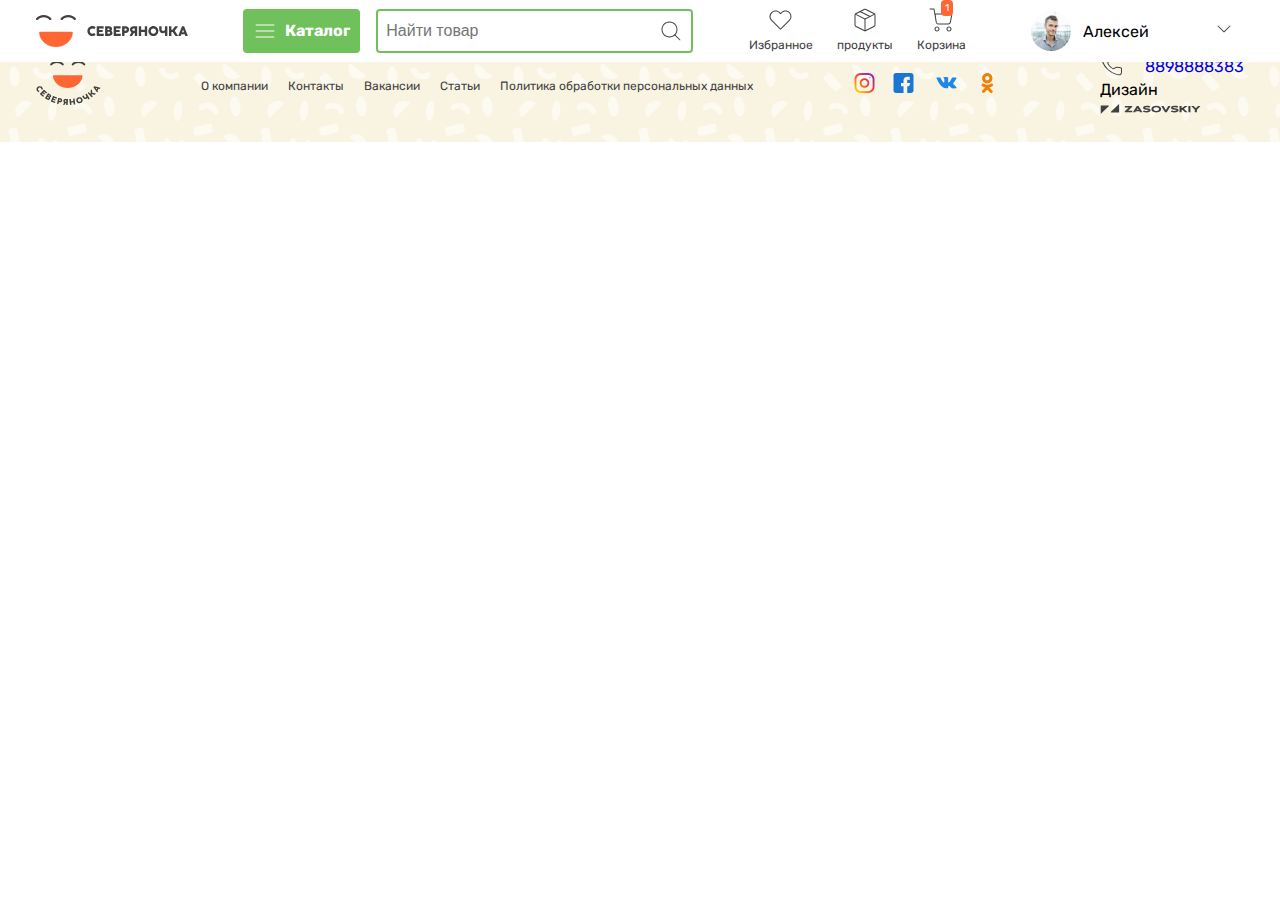
==== pages/product.html @ d24b0868 "oxshamadi" ====
<!DOCTYPE html>
<html lang="en">
<head>
  <meta charset="UTF-8">
  <meta name="viewport" content="width=device-width, initial-scale=1.0">
  <link rel="icon" href="[data-uri]" />
  <title>Товары</title>
  <link rel="stylesheet" href="../sass/main/index.css">
</head>
<body>
  <header>
    <nav id="navbar">
      <div class="container">
        <div class="navbar__content">
          <img class="navbar__content__image" src="../assets/images/index/mainlogo.svg" alt="" />
          <img class="navbar__content__image2" src="../assets/images/index/mainlogosvg.svg" alt="" />
          <div class="navbar__content__search">
            <a class="hidden__part Hidden280" href="#">
              <img src="../assets/images/index/navbarthreelines/feather-icon/menu.svg" alt="" />
              <h6 class="Hidden950">Каталог</h6>
            </a>
            <div class="search">
              <input type="text" placeholder="Найти товар" />
              <img class="inputImage" src="../assets/images/index/NavbarSearch/feather-icon/search.svg" alt="" />
            </div>
          </div>
          <ul class="navbar__content__link">
            <li>
              <a href="#"><img src="../assets/images/index/Frame 211.svg" alt="" />
                <p>Избранное</p>
              </a>
            </li>
            <li>
              <a href="../index.html"><img src="../assets/images/index/navbarBix.svg" alt="" />
                <p>продукты</p>
              </a>
            </li>
            <li>
              <a href="#" class="navbar__content__basket"><span>1</span><img
                  src="../assets/images/index/shopping.basket/feather-icon/shopping-cart.svg" alt="" />
                <p>Корзина</p>
              </a>
            </li>
          </ul>

          <div class="navbar__content__person">
            <img src="../assets/images/index/navbarperson.svg" alt="" />
            <p class="Hidden950">Алексей</p>
          </div>
          <a href="#" class="Hidden950"><img src="../assets/images/index/navbarbelow.svg" alt="" /></a>
        </div>
      </div>
    </nav>
  </header>
  <div class="container">
    <div class="catalog hidden__catalog">
      <ul class="catalog__things">
        <li class="catalog__items">
          <a href="" class="catalog__links">Молоко, сыр, яйцо</a>
        </li>
        <li class="catalog__items">
          <a href="" class="catalog__links">Хлеб</a>
        </li>
        <li class="catalog__items">
          <a href="" class="catalog__links">Фрукты и овощи</a>
        </li>
        <li class="catalog__items">
          <a href="" class="catalog__links">Замороженные продукты</a>
        </li>
      </ul>
      <ul class="catalog__things">
        <li class="catalog__items">
          <a href="" class="catalog__links">Напитки</a>
        </li>
        <li class="catalog__items">
          <a href="" class="catalog__links">Кондитерские изделия</a>
        </li>
        <li class="catalog__items">
          <a href="" class="catalog__links">Чай, кофе</a>
        </li>
      </ul>
      <ul class="catalog__things">
        <li class="catalog__items">
          <a href="" class="catalog__links">Бакалея</a>
        </li>
        <li class="catalog__items">
          <a href="" class="catalog__links">Здоровое питание</a>
        </li>
        <li class="catalog__items">
          <a href="" class="catalog__links">Зоотовары</a>
        </li>
      </ul>
      <ul class="catalog__things">
        <li class="catalog__items">
          <a href="" class="catalog__links">Мясо, птица, колбаса</a>
        </li>
        <li class="catalog__items">
          <a href="" class="catalog__links">Детское питание</a>
        </li>
        <li class="catalog__items">
          <a href="" class="catalog__links">Непродовольственные товары</a>
        </li>
      </ul>
    </div>
  </div>
  <main class="product-main">
    <div class="ssilkalar">
      <a href="../index.html">Главная <img src="../assets/images/products/chevron-right.png" alt="chevron-right"></a>
      <a href="../index.html">Каталог <img src="../assets/images/products/chevron-right.png" alt="chevron-right"></a>
      <a href="./product.html">Молоко, сыр, яйцо </a>
    </div>
  </main>
  <footer class="allproducts-footer">
    <div class="container">
      <div class="footer">
        <div class="footer__all">
          <a href="#" class="footer__link__items"><img src="../assets/images/index/mainlogosvg.svg" alt="" /></a>
          <ul class="footer__links">
            <li><a href="#" class="footer__link__items">О компании</a></li>
            <li><a href="#" class="footer__link__items">Контакты</a></li>
            <li><a href="#" class="footer__link__items">Вакансии</a></li>
            <li><a href="#" class="footer__link__items">Статьи</a></li>
            <li>
              <a href="#" class="footer__link__items">Политика обработки персональных данных</a>
            </li>
          </ul>
          <ul class="footer__socials">
            <li>
              <a href="#" class="footer__social__network"><img src="../assets/images/index/insta/social/instagram.svg"
                  alt="" /></a>
            </li>
            <li>
              <a href="#" class="footer__social__network"><img src="../assets/images/index/face/social/Group 465.svg"
                  alt="" /></a>
            </li>
            <li>
              <a href="#" class="footer__social__network"><img src="../assets/images/index/wiki/social/vkontakte.svg"
                  alt="" /></a>
            </li>
            <li>
              <a href="#" class="footer__social__network"><img src="../assets/images/index/odnok/social/ok.svg"
                  alt="" /></a>
            </li>
          </ul>
          <div class="footer__socials__next">
            <div class="parts">
              <li>
                <a href="#"><img src="../assets/images/index/phonefooter/feather-icon/phone.svg" alt="" /></a>
              </li>
              <li><a href="#">8898888383</a></li>
            </div>
            <p>Дизайн</p>
            <img src="../assets/images/index/zakovskiy.svg" alt="" />
          </div>
          <ul class="footer__links2">
            <li><a href="#" class="footer__link__items">О компании</a></li>
            <li><a href="#" class="footer__link__items">Контакты</a></li>
            <li><a href="#" class="footer__link__items">Вакансии</a></li>
            <li><a href="#" class="footer__link__items">Статьи</a></li>
            <li>
              <a href="#" class="footer__link__items">Политика обработки персональных данных</a>
            </li>
          </ul>
        </div>
        <div class="footer__special">
          <ul class="footer__content__link">
            <li>
              <a class="footer__link__bottom" href="#"><img src="../assets/images/index/blackthree.svg" alt="" />
                <h6>Каталог</h6>
              </a>
            </li>
            <li>
              <a href="#"><img src="../assets/images/index/Frame 211.svg" alt="" />
                <p>Избранное</p>
              </a>
            </li>
            <li>
              <a href="#"><img src="../assets/images/index/navbarBix.svg" alt="" />
                <p>продукты</p>
              </a>
            </li>
            <li>
              <a href="#" class="footer__content__basket"><span>1</span><img
                  src="../assets/images/index/shopping.basket/feather-icon/shopping-cart.svg" alt="" />
                <p>Корзина</p>
              </a>
            </li>
          </ul>
          <div class="footer__content__person">
            <img src="../assets/images/index/navbarperson.svg" alt="" />
          </div>
        </div>
      </div>
    </div>
  </footer>
  <script src="../js/main.js"></script>
  <script src="../js/product-data.js"></script>
  <script src="../js/home.js"></script>
</body>
</html>
---- sass/main/index.css ----
@import url("https://fonts.googleapis.com/css2?family=Rubik&display=swap");
*,
*::after,
*::before {
  margin: 0;
  padding: 0;
  box-sizing: border-box;
  list-style-type: none;
  text-decoration: none;
}

.container {
  max-width: 1248px;
  width: 100%;
  margin-left: auto;
  margin-right: auto;
  padding-left: 20px;
  padding-right: 20px;
}

body {
  scroll-behavior: smooth;
}

* {
  margin: 0;
  padding: 0;
}

body {
  font-family: Rubik;
}

ul, a {
  list-style-type: none;
}

a {
  text-decoration: none;
}

button {
  background: transparent;
  border: none;
  cursor: pointer;
}

footer {
  background-image: url("../../assets/images/index/footerbg.png");
  background-color: #f9f4e2;
}

.footer {
  padding: 24px 0;
  justify-content: space-between;
}
.footer__all {
  display: flex;
  justify-content: space-between;
  gap: 20px;
  align-items: center;
  padding-bottom: 49px;
}
@media (min-width: 680px) {
  .footer__all {
    padding-bottom: 0;
  }
}
@media (max-width: 700px) {
  .footer__all {
    display: flex;
    flex-wrap: wrap;
    align-items: center;
    justify-items: center;
    align-self: center;
  }
}
.footer__links {
  display: flex;
  gap: 20px;
  flex-wrap: wrap;
}
@media (max-width: 700px) {
  .footer__links {
    display: none;
  }
}
.footer__links a {
  color: #414141;
  font-size: 12px;
  line-height: 150%;
}
.footer__links2 {
  display: none;
}
@media (max-width: 700px) {
  .footer__links2 {
    display: flex;
    gap: 16px;
    flex-wrap: wrap;
  }
}
.footer__links2 a {
  color: #414141;
  font-size: 12px;
  line-height: 150%;
}
.footer__socials {
  display: grid;
  gap: 40px;
  align-items: center;
  grid-template-columns: repeat(4, 1fr);
  gap: 16px;
}
@media (max-width: 1120px) {
  .footer__socials {
    display: grid;
    gap: 10px;
    align-items: center;
    grid-template-columns: repeat(2, auto);
  }
}
.footer__last {
  display: flex;
  gap: 8px;
  justify-content: flex-end;
}
.footer__last p {
  color: #414141;
  font-size: 12px;
  line-height: 150%;
}
.footer__special {
  display: none;
  align-items: center;
  justify-content: space-between;
}
@media (max-width: 680px) {
  .footer__special {
    display: flex;
    position: fixed;
    width: 100%;
    gap: 10px;
    bottom: 0;
    padding: 10px;
    right: 0;
    background-color: #fff;
  }
}
.footer__special__image {
  padding: 10px;
  align-items: center;
  background-color: #70c05b;
  border-radius: 4px;
}
.footer__special__image a {
  color: #fff;
  text-align: center;
  font-size: 34px;
  line-height: 150%;
}
.footer .footer__link__items img {
  max-width: 90px;
  width: 100%;
}
.footer__content__link {
  text-align: center;
  max-width: 400px;
  padding: 0 10px;
  width: 100%;
  display: flex;
  justify-content: space-between;
}
.footer__content__link h6,
.footer__content__link p {
  color: #414141;
  text-align: center;
  font-size: 8px;
  line-height: 150%;
}
.footer__content li a {
  text-align: center;
}
.footer__content__basket {
  position: relative;
}
.footer__content__basket span {
  position: absolute;
  top: -17px;
  right: 0px;
  font-size: 10px;
  color: #fff;
  background-color: #ff6633;
  padding: 2px 4px;
  border-radius: 4px;
}
.footer__content__person {
  display: flex;
  align-items: center;
  gap: 12px;
}

.parts {
  display: flex;
  gap: 20px;
  align-items: center;
}

.navbar__content,
.navbar__content__link,
.navbar__content__search,
.navbar__content__person,
.search {
  display: flex;
  align-items: center;
  text-align: center;
  justify-content: space-between;
}

nav {
  background-color: #fff;
  position: fixed;
  width: 100%;
  z-index: 1;
}

.search {
  max-width: 344px;
  width: 100%;
  justify-content: space-between;
  border: 2px solid #70c05b;
  padding: 8px;
  border-radius: 4px;
}

.navbar__content {
  justify-content: space-between;
  padding: 8px 0px;
  align-items: center;
  gap: 20px;
}
.navbar__content__link {
  display: none;
  gap: 24px;
}
@media (min-width: 680px) {
  .navbar__content__link {
    display: flex;
  }
}
.navbar__content__person {
  gap: 12px;
  padding-left: 10px;
  display: none;
}
@media (min-width: 680px) {
  .navbar__content__person {
    display: flex;
  }
}
.navbar__content__basket {
  position: relative;
}
.navbar__content__basket span {
  position: absolute;
  top: -17px;
  right: 13px;
  font-size: 10px;
  color: #fff;
  background-color: #ff6633;
  padding: 2px 4px;
  border-radius: 4px;
}
.navbar__content__search {
  max-width: 345px;
  width: 100%;
}
@media (min-width: 950px) {
  .navbar__content__search {
    max-width: 450px;
    width: 100%;
  }
}
.navbar__content__search a {
  padding: 10px;
  margin-right: 16px;
  border-radius: 4px;
  display: flex;
  gap: 8px;
  align-items: center;
  background-color: #70c05b;
  display: none;
}
@media (min-width: 680px) {
  .navbar__content__search a {
    display: flex;
  }
}
.navbar__content__search h6 {
  color: #fff;
  font-size: 16px;
  line-height: 150%;
}

input {
  max-width: 345px;
  width: 100%;
  outline: none;
  border: none;
  font-size: 16px;
}

ul li p {
  font-size: 12px;
  font-style: normal;
  line-height: 150%;
  color: #414141;
}

.navbar__content__image {
  display: none;
}
@media (min-width: 1070px) {
  .navbar__content__image {
    display: block;
  }
}
.navbar__content__image2 {
  display: block;
}
@media (min-width: 1070px) {
  .navbar__content__image2 {
    display: none;
  }
}
.navbar__content .Hidden950 {
  display: none;
}
@media (min-width: 950px) {
  .navbar__content .Hidden950 {
    display: block;
  }
}

.hidden__catalog {
  display: none;
  transition: 1s;
}

.show-catalog {
  transition: 1s;
  display: grid;
  gap: 20px;
  align-items: start;
  grid-template-columns: repeat(4, auto);
  padding: 80px 0 16px;
  justify-content: space-between;
}
@media (max-width: 900px) {
  .show-catalog {
    display: grid;
    gap: 20px;
    align-items: start;
    grid-template-columns: repeat(2, auto);
  }
}
@media (max-width: 450px) {
  .show-catalog {
    display: grid;
    gap: 10px;
    align-items: star;
    grid-template-columns: repeat(2, auto);
  }
}
@media (max-width: 340px) {
  .show-catalog {
    display: grid;
    gap: 10px;
    align-items: start;
    grid-template-columns: repeat(1, auto);
  }
}
.show-catalog .catalog__items {
  margin-bottom: 24px;
}
@media (max-width: 380px) {
  .show-catalog .catalog__items {
    margin-bottom: 5px;
  }
}
.show-catalog .catalog__links {
  color: #414141;
  font-size: 16px;
  font-weight: 700;
  line-height: 150%;
}
@media (max-width: 500px) {
  .show-catalog .catalog__links {
    font-size: 12px;
  }
}
.show-catalog .catalog__links:hover {
  color: red;
  transition: 0.5s;
}

#home {
  padding-top: 55px;
  background-image: url("../../assets/images/index/homebackground.png");
}

.home__content {
  display: flex;
  align-items: center;
  gap: 18px;
}
@media (max-width: 650px) {
  .home__content {
    display: block;
    text-align: center;
  }
}
.home__content img {
  max-width: 30%;
  width: 100%;
}
@media (max-width: 650px) {
  .home__content img {
    max-width: 50%;
    width: 100%;
    margin-bottom: 10px;
  }
}
.home__content h1 {
  color: #414141;
  text-align: center;
  font-size: 48px;
  font-weight: 700;
  line-height: 150%;
}
@media (max-width: 1130px) {
  .home__content h1 {
    font-size: 32px;
  }
}
@media (max-width: 895px) {
  .home__content h1 {
    font-size: 25px;
  }
}
@media (max-width: 430px) {
  .home__content h1 {
    font-size: 20px;
  }
}

#discount {
  padding: 80px 0 120px;
  background-color: #fbf8ec;
}

.discount__item__top {
  margin-bottom: 40px;
  display: flex;
  justify-content: space-between;
}
.discount h1 {
  color: #414141;
  font-size: 36px;
  font-weight: 700;
  line-height: 150%;
}
@media (max-width: 550px) {
  .discount h1 {
    font-size: 25px;
  }
}
@media (max-width: 280px) {
  .discount h1 {
    font-size: 18px;
  }
}
.discount a {
  display: flex;
  align-items: center;
  gap: 8px;
}
.discount a p {
  color: #606060;
  font-size: 16px;
  line-height: 150%;
}
@media (max-width: 550px) {
  .discount a p {
    font-size: 12px;
  }
}
@media (max-width: 280px) {
  .discount a p {
    font-size: 8px;
  }
}
.discount__item__card {
  max-height: 500px;
  height: 100%;
  position: relative;
  background-color: #fff;
  border-radius: 4px;
  box-shadow: 1px 2px 4px 0px rgba(0, 0, 0, 0.1);
}
.discount__item__card h6 {
  position: absolute;
  top: 118px;
  left: 8px;
  padding: 4px 8px;
  background-color: #ff6633;
  border-radius: 4px;
  color: #fff;
  font-size: 16px;
  font-weight: 400;
  line-height: 150%;
}
.discount__item__heart {
  position: absolute;
  top: 8px;
  right: 8px;
  padding: 4px;
  background-color: #f9f8f8;
  border-radius: 4px;
}
.discount__item__image {
  max-width: 500px;
  width: 100%;
  margin-left: auto;
  margin-right: auto;
}
.discount__item__main {
  display: grid;
  gap: 40px;
  align-items: center;
  grid-template-columns: repeat(4, 1fr);
}
@media (max-width: 1100px) {
  .discount__item__main {
    display: grid;
    gap: 20px;
    align-items: center;
    grid-template-columns: repeat(3, 1fr);
  }
}
@media (max-width: 710px) {
  .discount__item__main {
    display: grid;
    gap: 20px;
    align-items: center;
    grid-template-columns: repeat(2, 1fr);
  }
}
@media (max-width: 484px) {
  .discount__item__main {
    display: grid;
    gap: 40px;
    align-items: center;
    grid-template-columns: repeat(1, auto);
  }
}
.discount__details {
  padding: 8px;
}
.discount__details img {
  padding: 8px 0;
}
.discount__details h4 {
  color: #414141;
  font-size: 16px;
  line-height: 150%;
  font-weight: 400;
}
@media (max-width: 1090px) {
  .discount__details h4 {
    font-size: 12px;
  }
}
.discount__details a {
  color: #70c05b;
  font-size: 16px;
  line-height: 150%;
  text-align: center;
  justify-content: center;
  border-radius: 4px;
  padding: 8px;
  border: 1px solid #70c05b;
}
.discount__details a:hover {
  background-color: #ff6633;
  transition: 0.5s;
  color: #fff;
  border: none;
}
.discount__payment {
  display: flex;
  justify-content: space-between;
  align-items: center;
  padding: 8px 0;
}
.discount__payment h2,
.discount__payment h3,
.discount__payment p {
  color: #414141;
  font-size: 18px;
  font-weight: 700;
  line-height: 150%;
}
.discount__payment p {
  color: #bfbfbf;
  font-size: 12px;
  font-weight: 400;
}
.discount__payment h3 {
  color: #606060;
  font-size: 16px;
  font-weight: 400;
}
.discount__value {
  margin-bottom: 18px;
}

.special120distance {
  margin-top: 120px;
}

h4 {
  max-width: 252px;
  display: -webkit-box;
  -webkit-box-orient: vertical;
  -webkit-line-clamp: 2;
  overflow: hidden;
}

.starimage {
  max-width: 200px;
  height: 30px;
}

#app {
  background-color: #fbf8ec;
  padding-bottom: 120px;
}

.app h1 {
  color: #414141;
  font-size: 36px;
  font-weight: 700;
  line-height: 150%;
  padding-bottom: 40px;
}
@media (max-width: 550px) {
  .app h1 {
    font-size: 25px;
  }
}
@media (max-width: 280px) {
  .app h1 {
    font-size: 18px;
  }
}
.app__main {
  display: grid;
  gap: 40px;
  align-items: center;
  grid-template-columns: repeat(2, 1fr);
}
@media (max-width: 660px) {
  .app__main {
    display: grid;
    gap: 40px;
    align-items: center;
    grid-template-columns: repeat(1, auto);
  }
}
.app__main__strangePic {
  max-width: 248px !important;
  width: 100% !important;
}
.app__main__card {
  max-height: 200px;
  height: 100%;
  padding: 8px 35px;
  align-items: center;
  background-color: #fbd3b9;
  display: flex;
  gap: 21px;
  border-radius: 7px;
  overflow: hidden;
  box-shadow: 0px 8px 16px 0px rgba(202, 147, 96, 0.5);
}
.app__main__card img {
  max-width: 200px;
  width: 100%;
}
.app h2, .app p {
  color: #414141;
  font-size: 24px;
  font-weight: 700;
  line-height: 150%;
  max-width: 258px;
  width: 100%;
}
.app h2 {
  padding-top: 22px;
}
@media (max-width: 900px) {
  .app h2 {
    font-size: 18px;
  }
}
@media (max-width: 500px) {
  .app h2 {
    font-size: 14px;
  }
}
.app p {
  font-size: 16px;
  font-weight: 400;
  line-height: 150%;
  padding-bottom: 36px;
}
@media (max-width: 900px) {
  .app p {
    font-size: 12px;
  }
}
.app__second__part {
  background-color: #e5ffde;
}

.description {
  font-size: 20px;
  margin: 5px 0;
  color: red;
}

#location {
  background-color: #fbf8ec;
  padding-bottom: 120px;
}
#location h1 {
  color: #414141;
  font-size: 36px;
  font-weight: 700;
  line-height: 150%;
  padding-bottom: 40px;
}
@media (max-width: 550px) {
  #location h1 {
    font-size: 25px;
  }
}
@media (max-width: 280px) {
  #location h1 {
    font-size: 18px;
  }
}

.location__main__items {
  display: flex;
  gap: 24px;
  margin-bottom: 24px;
  flex-wrap: wrap;
}
@media (max-width: 430px) {
  .location__main__items {
    gap: 10px;
  }
}
.location__main__items p {
  color: #606060;
  font-size: 12px;
  line-height: 150%;
  padding: 8px;
  background-color: #f3f2f1;
  border-radius: 4px;
}
.location__main__items p:hover {
  background-color: #70c05b;
  color: #fff;
}

iframe {
  max-width: 100vw;
  width: 100%;
  height: 57.1428571429vh;
  border-radius: 20px;
}

#last {
  background-color: #fbf8ec;
  padding-bottom: 120px;
}
#last h1 {
  color: #414141;
  font-size: 36px;
  font-weight: 700;
  line-height: 150%;
}
@media (max-width: 550px) {
  #last h1 {
    font-size: 25px;
  }
}
@media (max-width: 280px) {
  #last h1 {
    font-size: 18px;
  }
}

.last__item__top {
  margin-bottom: 40px;
  display: flex;
  align-items: center;
  justify-content: space-between;
}
.last__item__top a {
  display: flex;
  align-items: center;
  gap: 8px;
}
.last__item__top a p {
  color: #606060;
  font-size: 16px;
  line-height: 150%;
}
@media (max-width: 550px) {
  .last__item__top a p {
    font-size: 12px;
  }
}
@media (max-width: 280px) {
  .last__item__top a p {
    font-size: 8px;
  }
}
.last__main {
  display: grid;
  gap: 24px;
  align-items: center;
  grid-template-columns: repeat(3, auto);
  gap: 40px;
  flex-wrap: wrap;
  justify-content: center;
}
@media (max-width: 1000px) {
  .last__main {
    display: grid;
    gap: 15px;
    align-items: center;
    grid-template-columns: repeat(3, auto);
  }
}
@media (max-width: 900px) {
  .last__main {
    display: grid;
    gap: 35px;
    align-items: center;
    grid-template-columns: repeat(2, auto);
  }
}
@media (max-width: 700px) {
  .last__main {
    display: grid;
    gap: 15px;
    align-items: center;
    grid-template-columns: repeat(2, auto);
  }
}
@media (max-width: 530px) {
  .last__main {
    display: grid;
    gap: 35px;
    align-items: center;
    grid-template-columns: repeat(1, auto);
  }
}
.last__main__card {
  box-shadow: 1px 2px 4px 0px rgba(0, 0, 0, 0.1);
  background-color: #fff;
  border-radius: 4px;
  max-height: 600px;
  height: 100%;
  position: relative;
}
.last__main__card h6, .last__main__card p, .last__main__card h3 {
  color: #8f8f8f;
  font-size: 12px;
  font-weight: 400;
  line-height: 150%;
}
.last__main__card h3 {
  color: #414141;
  font-size: 18px;
  font-weight: 700;
  margin: 10px 0;
}
.last__main__card p {
  color: #414141;
  font-size: 16px;
  margin-bottom: 10px;
  padding-bottom: 20px;
}
.last__main__card a {
  position: absolute;
  bottom: 10px;
  left: 10px;
  color: #70c05b;
  font-size: 16px;
  padding: 8px;
  background-color: #E5FFDE;
  border-radius: 4px;
}
.last__main__card a:hover {
  background-color: #70c05b;
  color: #fff;
  transition: 0, 5s;
}
.last__main__card img {
  max-width: 376px;
  width: 100%;
  border-radius: 4px;
}
.last__main__content {
  padding: 10px;
  margin-bottom: 8px;
  max-width: 376px;
}

* {
  margin: 0;
  padding: 0;
  box-sizing: border-box;
}

.autorization {
  position: fixed;
  top: 0;
  left: 0;
  width: 100%;
  height: 100vh;
  background-color: rgba(252, 213, 186, 0.8);
  display: none !important;
  align-items: center;
  justify-content: center;
  animation: modalScale 0.3s linear alternate;
}
.autorization-content {
  width: 40%;
  padding: 20px;
  border-radius: 10px;
  box-shadow: 3px 3px 10px 5px rgba(0, 0, 0, 0.5);
  background: #fff;
}
.autorization-content h2 {
  padding-top: 32px;
  text-align: center;
  font-family: Rubik;
  font-size: 24px;
  font-weight: 700;
  line-height: 36px;
  letter-spacing: 0em;
  text-align: center;
}

.autorization.open {
  position: fixed;
  top: 0;
  left: 0;
  width: 100%;
  height: 100vh;
  background-color: rgba(252, 213, 186, 0.8);
  display: flex;
  align-items: center;
  justify-content: center;
  animation: modalScale 0.3s linear alternate;
}

@keyframes modalScale {
  from {
    transform: scale(0);
  }
  to {
    transform: scale(1);
  }
}/*# sourceMappingURL=index.css.map */
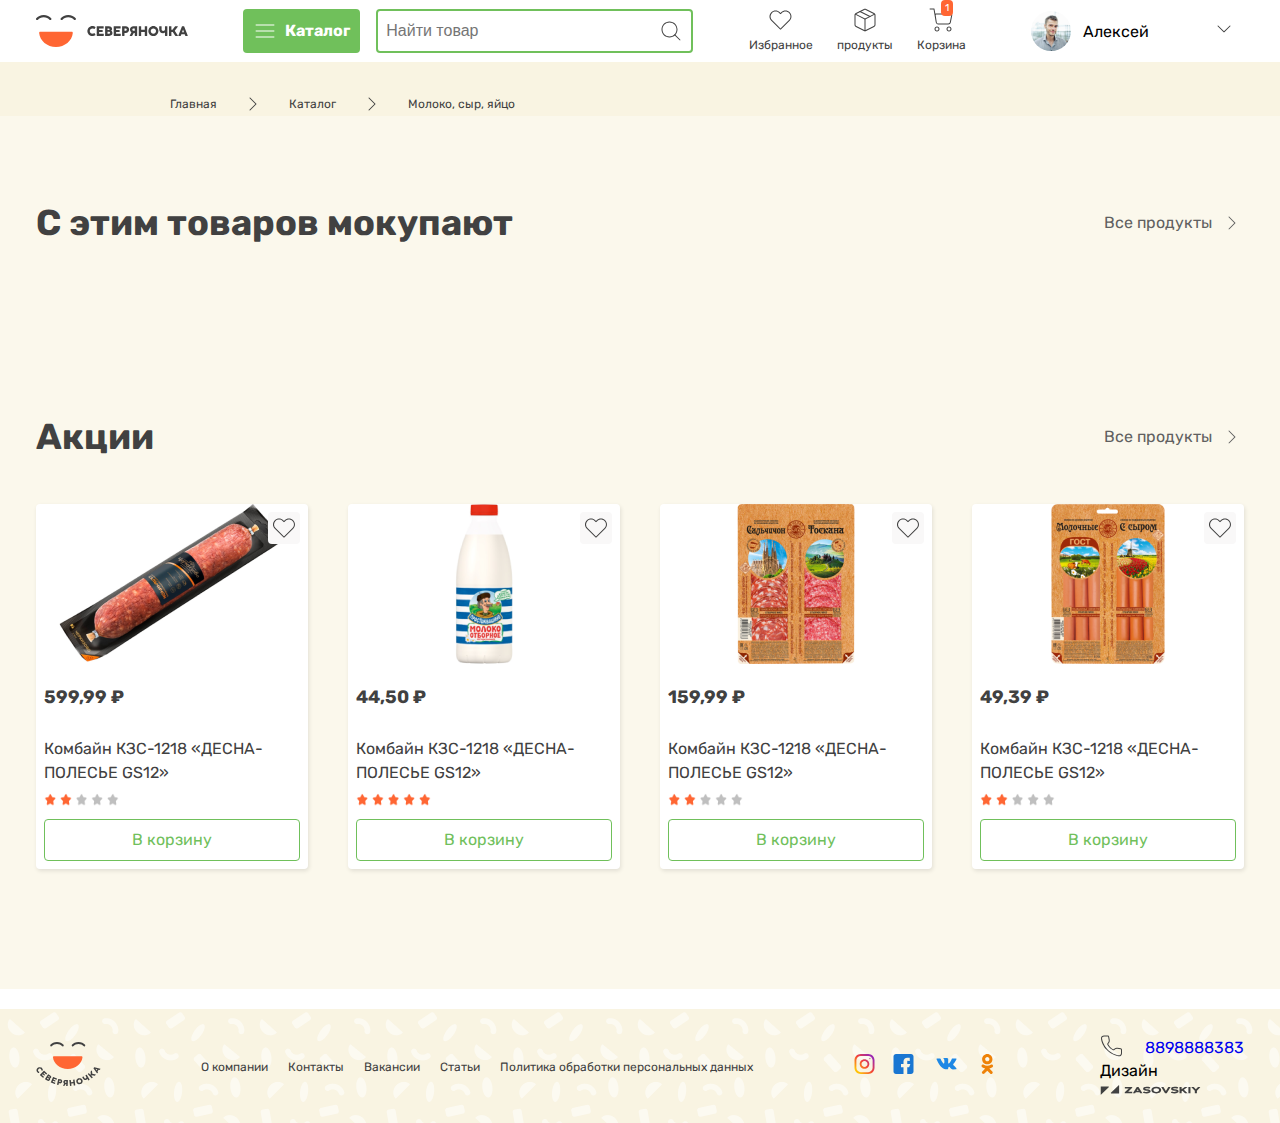
==== commit 28c648b2: "taslim boldim baribir oxshamadi" ====
--- a/pages/product.html
+++ b/pages/product.html
@@ -31,7 +31,7 @@
               </a>
             </li>
             <li>
-              <a href="../index.html"><img src="../assets/images/index/navbarBix.svg" alt="" />
+              <a href="./products.html"><img src="../assets/images/index/navbarBix.svg" alt="" />
                 <p>продукты</p>
               </a>
             </li>
@@ -109,6 +109,91 @@
       <a href="../index.html">Каталог <img src="../assets/images/products/chevron-right.png" alt="chevron-right"></a>
       <a href="./product.html">Молоко, сыр, яйцо </a>
     </div>
+    <section id="discount">
+      <div class="container discount">
+        <div class="discount__items">
+          <div class="discount__item__top">
+            <h1>С этим товаров мокупают</h1>
+            <a href="./products.html">
+              <p>Все продукты</p>
+              <img src="../assets/images/index/homerightarray/feather-icon/chevron-right.svg" alt="" />
+            </a>
+          </div>
+          <div class="discount__item__main"></div>
+        </div>
+        <div class="discount__items special120distance">
+          <div class="discount__item__top">
+            <h1>Акции</h1>
+            <a href="./products.html">
+              <p>Все продукты</p>
+              <img src="../assets/images/index/homerightarray/feather-icon/chevron-right.svg" alt="" />
+            </a>
+          </div>
+          <div class="discount__item__main">
+            <div class="discount__item__card">
+              <img class="discount__item__image" src="../assets/images/index/home8.png" alt="image" />
+              <img class="discount__item__heart" src="../assets/images/index/homeheart/feather-icon/heart.svg"
+                alt="image" />
+              <div class="discount__details">
+                <div class="discount__payment">
+                  <div class="discount__payment__right">
+                    <h2 class="discount__value">599,99 ₽</h2>
+                  </div>
+                </div>
+                <h4>Комбайн КЗС-1218 «ДЕСНА-ПОЛЕСЬЕ GS12»</h4>
+                <img class="starimage" src="../assets/images/index/2star.png" alt="star image" />
+                <a href="#">В корзину</a>
+              </div>
+            </div>
+            <div class="discount__item__card">
+              <img class="discount__item__image" src="../assets/images/index/home4.png" alt="image" />
+              <img class="discount__item__heart" src="../assets/images/index/homeheart/feather-icon/heart.svg"
+                alt="image" />
+              <div class="discount__details">
+                <div class="discount__payment">
+                  <div class="discount__payment__right">
+                    <h2 class="discount__value">44,50 ₽</h2>
+                  </div>
+                </div>
+                <h4>Комбайн КЗС-1218 «ДЕСНА-ПОЛЕСЬЕ GS12»</h4>
+                <img class="starimage" src="../assets/images/index/5star.png" alt="star image" />
+                <a href="#">В корзину</a>
+              </div>
+            </div>
+            <div class="discount__item__card">
+              <img class="discount__item__image" src="../assets/images/index/home2.png" alt="image" />
+              <img class="discount__item__heart" src="../assets/images/index/homeheart/feather-icon/heart.svg"
+                alt="image" />
+              <div class="discount__details">
+                <div class="discount__payment">
+                  <div class="discount__payment__right">
+                    <h2 class="discount__value">159,99 ₽</h2>
+                  </div>
+                </div>
+                <h4>Комбайн КЗС-1218 «ДЕСНА-ПОЛЕСЬЕ GS12»</h4>
+                <img class="starimage" src="../assets/images/index/2star.png" alt="star image" />
+                <a href="#">В корзину</a>
+              </div>
+            </div>
+            <div class="discount__item__card">
+              <img class="discount__item__image" src="../assets/images/index/home3.png" alt="image" />
+              <img class="discount__item__heart" src="../assets/images/index/homeheart/feather-icon/heart.svg"
+                alt="image" />
+              <div class="discount__details">
+                <div class="discount__payment">
+                  <div class="discount__payment__right">
+                    <h2 class="discount__value">49,39 ₽</h2>
+                  </div>
+                </div>
+                <h4>Комбайн КЗС-1218 «ДЕСНА-ПОЛЕСЬЕ GS12»</h4>
+                <img class="starimage" src="../assets/images/index/2star.png" alt="star image" />
+                <a href="#">В корзину</a>
+              </div>
+            </div>
+          </div>
+        </div>
+      </div>
+    </section>
   </main>
   <footer class="allproducts-footer">
     <div class="container">
--- a/sass/main/index.css
+++ b/sass/main/index.css
@@ -1,3 +1,4 @@
+@import url("https://fonts.googleapis.com/css2?family=Rubik&display=swap");
 @import url("https://fonts.googleapis.com/css2?family=Rubik&display=swap");
 *,
 *::after,
@@ -404,6 +405,708 @@
   transition: 0.5s;
 }
 
+*,
+*::after,
+*::before {
+  margin: 0;
+  padding: 0;
+  box-sizing: border-box;
+  list-style-type: none;
+  text-decoration: none;
+}
+
+.container {
+  max-width: 1248px;
+  width: 100%;
+  margin-left: auto;
+  margin-right: auto;
+  padding-left: 20px;
+  padding-right: 20px;
+}
+
+body {
+  scroll-behavior: smooth;
+}
+
+* {
+  margin: 0;
+  padding: 0;
+}
+
+body {
+  font-family: Rubik;
+}
+
+ul, a {
+  list-style-type: none;
+}
+
+a {
+  text-decoration: none;
+}
+
+button {
+  background: transparent;
+  border: none;
+  cursor: pointer;
+}
+
+footer {
+  background-image: url("../../assets/images/index/footerbg.png");
+  background-color: #f9f4e2;
+}
+
+.footer {
+  padding: 24px 0;
+  justify-content: space-between;
+}
+
+.footer__all {
+  display: flex;
+  justify-content: space-between;
+  gap: 20px;
+  align-items: center;
+  padding-bottom: 49px;
+}
+
+@media (min-width: 680px) {
+  .footer__all {
+    padding-bottom: 0;
+  }
+}
+@media (max-width: 700px) {
+  .footer__all {
+    display: flex;
+    flex-wrap: wrap;
+    align-items: center;
+    justify-items: center;
+    align-self: center;
+  }
+}
+.footer__links {
+  display: flex;
+  gap: 20px;
+  flex-wrap: wrap;
+}
+
+@media (max-width: 700px) {
+  .footer__links {
+    display: none;
+  }
+}
+.footer__links a {
+  color: #414141;
+  font-size: 12px;
+  line-height: 150%;
+}
+
+.footer__links2 {
+  display: none;
+}
+
+@media (max-width: 700px) {
+  .footer__links2 {
+    display: flex;
+    gap: 16px;
+    flex-wrap: wrap;
+  }
+}
+.footer__links2 a {
+  color: #414141;
+  font-size: 12px;
+  line-height: 150%;
+}
+
+.footer__socials {
+  display: grid;
+  gap: 40px;
+  align-items: center;
+  grid-template-columns: repeat(4, 1fr);
+  gap: 16px;
+}
+
+@media (max-width: 1120px) {
+  .footer__socials {
+    display: grid;
+    gap: 10px;
+    align-items: center;
+    grid-template-columns: repeat(2, auto);
+  }
+}
+.footer__last {
+  display: flex;
+  gap: 8px;
+  justify-content: flex-end;
+}
+
+.footer__last p {
+  color: #414141;
+  font-size: 12px;
+  line-height: 150%;
+}
+
+.footer__special {
+  display: none;
+  align-items: center;
+  justify-content: space-between;
+}
+
+@media (max-width: 680px) {
+  .footer__special {
+    display: flex;
+    position: fixed;
+    width: 100%;
+    gap: 10px;
+    bottom: 0;
+    padding: 10px;
+    right: 0;
+    background-color: #fff;
+  }
+}
+.footer__special__image {
+  padding: 10px;
+  align-items: center;
+  background-color: #70c05b;
+  border-radius: 4px;
+}
+
+.footer__special__image a {
+  color: #fff;
+  text-align: center;
+  font-size: 34px;
+  line-height: 150%;
+}
+
+.footer .footer__link__items img {
+  max-width: 90px;
+  width: 100%;
+}
+
+.footer__content__link {
+  text-align: center;
+  max-width: 400px;
+  padding: 0 10px;
+  width: 100%;
+  display: flex;
+  justify-content: space-between;
+}
+
+.footer__content__link h6,
+.footer__content__link p {
+  color: #414141;
+  text-align: center;
+  font-size: 8px;
+  line-height: 150%;
+}
+
+.footer__content li a {
+  text-align: center;
+}
+
+.footer__content__basket {
+  position: relative;
+}
+
+.footer__content__basket span {
+  position: absolute;
+  top: -17px;
+  right: 0px;
+  font-size: 10px;
+  color: #fff;
+  background-color: #ff6633;
+  padding: 2px 4px;
+  border-radius: 4px;
+}
+
+.footer__content__person {
+  display: flex;
+  align-items: center;
+  gap: 12px;
+}
+
+.parts {
+  display: flex;
+  gap: 20px;
+  align-items: center;
+}
+
+.navbar__content,
+.navbar__content__link,
+.navbar__content__search,
+.navbar__content__person,
+.search {
+  display: flex;
+  align-items: center;
+  text-align: center;
+  justify-content: space-between;
+}
+
+nav {
+  background-color: #fff;
+  position: fixed;
+  width: 100%;
+  z-index: 1;
+}
+
+.search {
+  max-width: 344px;
+  width: 100%;
+  justify-content: space-between;
+  border: 2px solid #70c05b;
+  padding: 8px;
+  border-radius: 4px;
+}
+
+.navbar__content {
+  justify-content: space-between;
+  padding: 8px 0px;
+  align-items: center;
+  gap: 20px;
+}
+
+.navbar__content__link {
+  display: none;
+  gap: 24px;
+}
+
+@media (min-width: 680px) {
+  .navbar__content__link {
+    display: flex;
+  }
+}
+.navbar__content__person {
+  gap: 12px;
+  padding-left: 10px;
+  display: none;
+}
+
+@media (min-width: 680px) {
+  .navbar__content__person {
+    display: flex;
+  }
+}
+.navbar__content__basket {
+  position: relative;
+}
+
+.navbar__content__basket span {
+  position: absolute;
+  top: -17px;
+  right: 13px;
+  font-size: 10px;
+  color: #fff;
+  background-color: #ff6633;
+  padding: 2px 4px;
+  border-radius: 4px;
+}
+
+.navbar__content__search {
+  max-width: 345px;
+  width: 100%;
+}
+
+@media (min-width: 950px) {
+  .navbar__content__search {
+    max-width: 450px;
+    width: 100%;
+  }
+}
+.navbar__content__search a {
+  padding: 10px;
+  margin-right: 16px;
+  border-radius: 4px;
+  display: flex;
+  gap: 8px;
+  align-items: center;
+  background-color: #70c05b;
+  display: none;
+}
+
+@media (min-width: 680px) {
+  .navbar__content__search a {
+    display: flex;
+  }
+}
+.navbar__content__search h6 {
+  color: #fff;
+  font-size: 16px;
+  line-height: 150%;
+}
+
+input {
+  max-width: 345px;
+  width: 100%;
+  outline: none;
+  border: none;
+  font-size: 16px;
+}
+
+ul li p {
+  font-size: 12px;
+  font-style: normal;
+  line-height: 150%;
+  color: #414141;
+}
+
+.navbar__content__image {
+  display: none;
+}
+
+@media (min-width: 1070px) {
+  .navbar__content__image {
+    display: block;
+  }
+}
+.navbar__content__image2 {
+  display: block;
+}
+
+@media (min-width: 1070px) {
+  .navbar__content__image2 {
+    display: none;
+  }
+}
+.navbar__content .Hidden950 {
+  display: none;
+}
+
+@media (min-width: 950px) {
+  .navbar__content .Hidden950 {
+    display: block;
+  }
+}
+.hidden__catalog {
+  display: none;
+  transition: 1s;
+}
+
+.show-catalog {
+  transition: 1s;
+  display: grid;
+  gap: 20px;
+  align-items: start;
+  grid-template-columns: repeat(4, auto);
+  padding: 80px 0 16px;
+  justify-content: space-between;
+}
+
+@media (max-width: 900px) {
+  .show-catalog {
+    display: grid;
+    gap: 20px;
+    align-items: start;
+    grid-template-columns: repeat(2, auto);
+  }
+}
+@media (max-width: 450px) {
+  .show-catalog {
+    display: grid;
+    gap: 10px;
+    align-items: star;
+    grid-template-columns: repeat(2, auto);
+  }
+}
+@media (max-width: 340px) {
+  .show-catalog {
+    display: grid;
+    gap: 10px;
+    align-items: start;
+    grid-template-columns: repeat(1, auto);
+  }
+}
+.show-catalog .catalog__items {
+  margin-bottom: 24px;
+}
+
+@media (max-width: 380px) {
+  .show-catalog .catalog__items {
+    margin-bottom: 5px;
+  }
+}
+.show-catalog .catalog__links {
+  color: #414141;
+  font-size: 16px;
+  font-weight: 700;
+  line-height: 150%;
+}
+
+@media (max-width: 500px) {
+  .show-catalog .catalog__links {
+    font-size: 12px;
+  }
+}
+.show-catalog .catalog__links:hover {
+  color: red;
+  transition: 0.5s;
+}
+
+#discount {
+  padding: 200px 0;
+}
+
+.alert {
+  font-size: 24px;
+  color: #ff6633;
+}
+
+main {
+  background-color: #fbf8ec;
+}
+
+#discount {
+  padding: 140px 0 120px;
+  background-color: #fbf8ec;
+}
+
+.discount__item__top {
+  margin-bottom: 40px;
+  display: flex;
+  justify-content: space-between;
+}
+.discount h1 {
+  color: #414141;
+  font-size: 36px;
+  font-weight: 700;
+  line-height: 150%;
+}
+@media (max-width: 550px) {
+  .discount h1 {
+    font-size: 25px;
+  }
+}
+@media (max-width: 280px) {
+  .discount h1 {
+    font-size: 18px;
+  }
+}
+.discount a {
+  display: flex;
+  align-items: center;
+  gap: 8px;
+}
+.discount a p {
+  color: #606060;
+  font-size: 16px;
+  line-height: 150%;
+}
+@media (max-width: 550px) {
+  .discount a p {
+    font-size: 12px;
+  }
+}
+@media (max-width: 280px) {
+  .discount a p {
+    font-size: 8px;
+  }
+}
+.discount__item__card {
+  max-height: 500px;
+  height: 100%;
+  position: relative;
+  background-color: #fff;
+  border-radius: 4px;
+  box-shadow: 1px 2px 4px 0px rgba(0, 0, 0, 0.1);
+}
+.discount__item__card h6 {
+  position: absolute;
+  top: 118px;
+  left: 8px;
+  padding: 4px 8px;
+  background-color: #ff6633;
+  border-radius: 4px;
+  color: #fff;
+  font-size: 16px;
+  font-weight: 400;
+  line-height: 150%;
+}
+.discount__item__heart {
+  position: absolute;
+  top: 8px;
+  right: 8px;
+  padding: 4px;
+  background-color: #f9f8f8;
+  border-radius: 6px;
+}
+.discount__item__image {
+  max-width: 500px;
+  width: 100%;
+  margin-left: auto;
+  margin-right: auto;
+  border-radius: 4px;
+}
+.discount__item__main {
+  display: grid;
+  gap: 40px;
+  align-items: center;
+  grid-template-columns: repeat(4, 1fr);
+}
+@media (max-width: 1100px) {
+  .discount__item__main {
+    display: grid;
+    gap: 20px;
+    align-items: center;
+    grid-template-columns: repeat(3, 1fr);
+  }
+}
+@media (max-width: 710px) {
+  .discount__item__main {
+    display: grid;
+    gap: 20px;
+    align-items: center;
+    grid-template-columns: repeat(2, 1fr);
+  }
+}
+@media (max-width: 484px) {
+  .discount__item__main {
+    display: grid;
+    gap: 40px;
+    align-items: center;
+    grid-template-columns: repeat(1, auto);
+  }
+}
+.discount__details {
+  padding: 8px;
+}
+.discount__details img {
+  padding: 8px 0;
+}
+.discount__details h4 {
+  color: #414141;
+  font-size: 16px;
+  line-height: 150%;
+  font-weight: 400;
+}
+@media (max-width: 1090px) {
+  .discount__details h4 {
+    font-size: 12px;
+  }
+}
+.discount__details a {
+  color: #70c05b;
+  font-size: 16px;
+  line-height: 150%;
+  text-align: center;
+  justify-content: center;
+  border-radius: 4px;
+  padding: 8px;
+  border: 1px solid #70c05b;
+}
+.discount__details a:hover {
+  background-color: #ff6633;
+  transition: 0.5s;
+  color: #fff;
+  border: none;
+}
+.discount__payment {
+  display: flex;
+  justify-content: space-between;
+  align-items: center;
+  padding: 8px 0;
+}
+.discount__payment h2,
+.discount__payment h3,
+.discount__payment p {
+  color: #414141;
+  font-size: 18px;
+  font-weight: 700;
+  line-height: 150%;
+}
+.discount__payment p {
+  color: #bfbfbf;
+  font-size: 12px;
+  font-weight: 400;
+}
+.discount__payment h3 {
+  color: #606060;
+  font-size: 16px;
+  font-weight: 400;
+}
+.discount__value {
+  margin-bottom: 18px;
+}
+
+h4 {
+  max-width: 252px;
+  display: -webkit-box;
+  -webkit-box-orient: vertical;
+  -webkit-line-clamp: 2;
+  overflow: hidden;
+}
+
+.description {
+  font-size: 20px;
+  margin: 5px 0;
+  color: red;
+}
+
+.starimage {
+  max-width: 200px;
+  height: 30px;
+}
+
+.pagination {
+  display: flex;
+  gap: 7px;
+  align-items: center;
+  justify-content: center;
+  margin-top: -60px;
+  padding-bottom: 30px;
+}
+.pagination button {
+  height: 30px;
+  width: 30px;
+}
+.pagination img {
+  max-width: 30px;
+}
+
+.page-item {
+  border: 2.5px solid #ff6633;
+  border-radius: 20px;
+}
+
+.active {
+  background-color: #ff6633;
+}
+.active .page-link {
+  color: #fff;
+}
+
+.page-link {
+  font-weight: 600;
+  color: #414141;
+}
+
+.allproducts-main {
+  background: #FBF8EC;
+  padding-top: 80px;
+}
+
+.product-main {
+  margin-bottom: 20px;
+  padding-top: 68px !important;
+  background-color: #F9F4E2;
+}
+.product-main .ssilkalar {
+  padding-left: 170px;
+  padding-top: 24px;
+  display: flex;
+  align-items: center;
+  gap: 24px;
+}
+.product-main .ssilkalar a {
+  display: flex;
+  align-items: center;
+  gap: 24px;
+  color: #414141;
+  font-family: Rubik;
+  font-size: 12px;
+  font-weight: 400;
+  line-height: 18px;
+  letter-spacing: 0em;
+  text-align: left;
+}
+
 #home {
   padding-top: 55px;
   background-image: url("../../assets/images/index/homebackground.png");
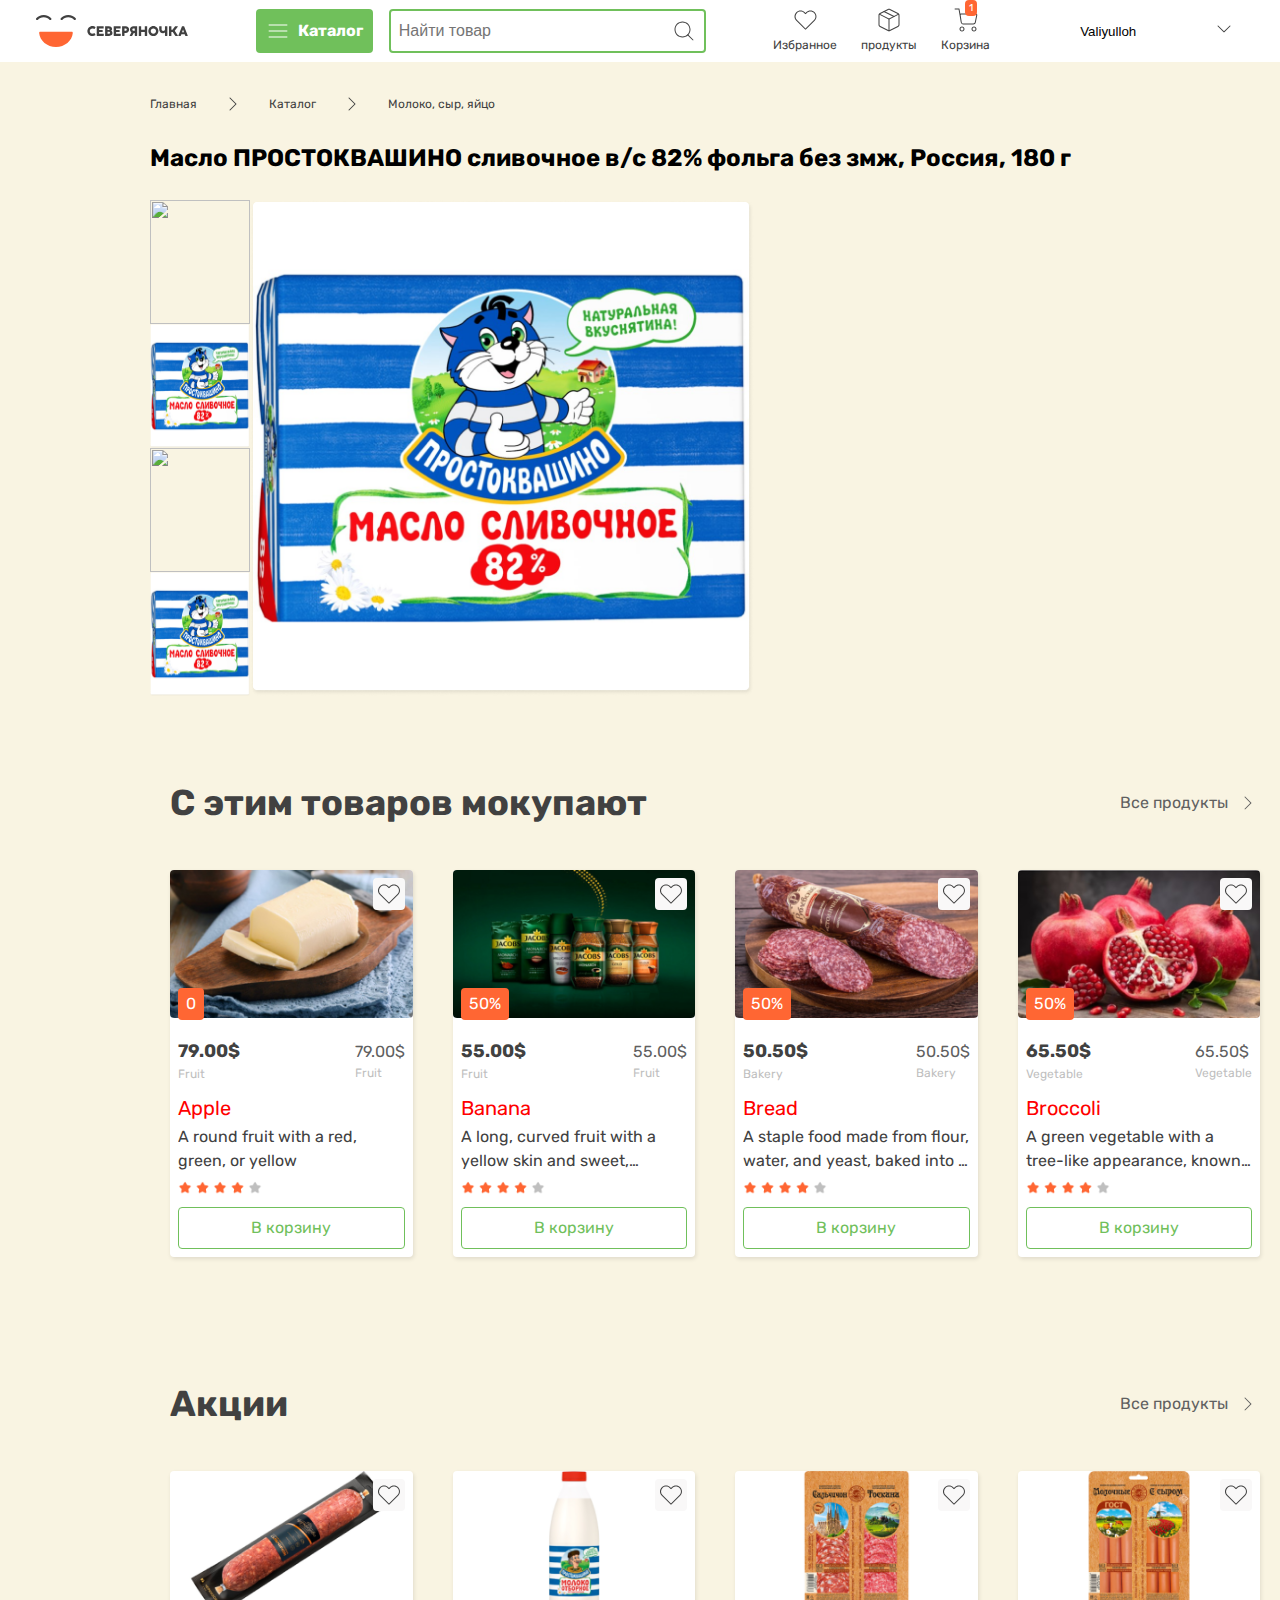
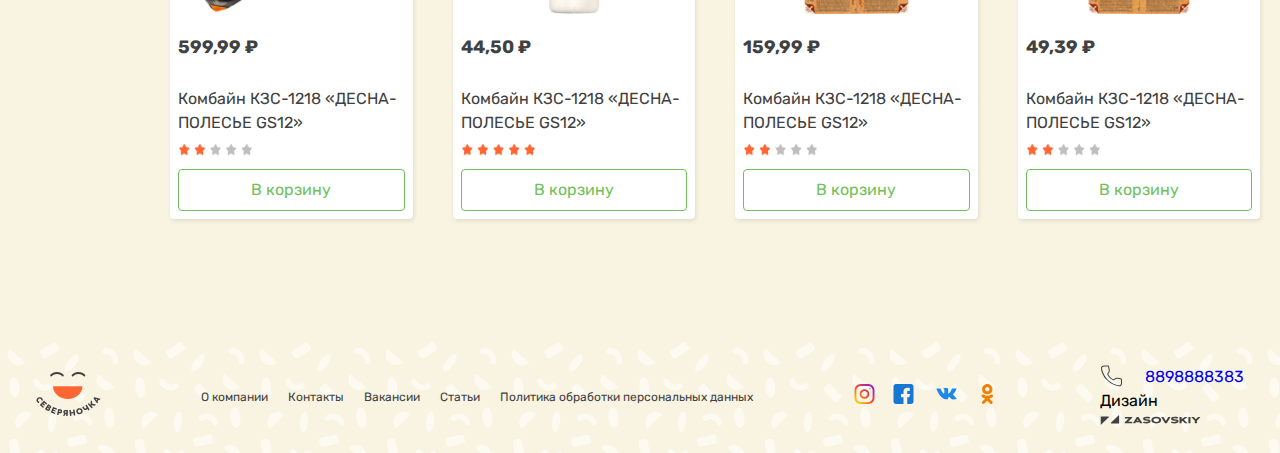
==== commit 2f838525: "ozgina bo'lsa ham" ====
--- a/pages/product.html
+++ b/pages/product.html
@@ -8,107 +8,160 @@
   <link rel="stylesheet" href="../sass/main/index.css">
 </head>
 <body>
-  <header>
-    <nav id="navbar">
-      <div class="container">
-        <div class="navbar__content">
-          <img class="navbar__content__image" src="../assets/images/index/mainlogo.svg" alt="" />
-          <img class="navbar__content__image2" src="../assets/images/index/mainlogosvg.svg" alt="" />
-          <div class="navbar__content__search">
-            <a class="hidden__part Hidden280" href="#">
-              <img src="../assets/images/index/navbarthreelines/feather-icon/menu.svg" alt="" />
-              <h6 class="Hidden950">Каталог</h6>
-            </a>
-            <div class="search">
-              <input type="text" placeholder="Найти товар" />
-              <img class="inputImage" src="../assets/images/index/NavbarSearch/feather-icon/search.svg" alt="" />
-            </div>
-          </div>
-          <ul class="navbar__content__link">
-            <li>
-              <a href="#"><img src="../assets/images/index/Frame 211.svg" alt="" />
-                <p>Избранное</p>
-              </a>
-            </li>
-            <li>
-              <a href="./products.html"><img src="../assets/images/index/navbarBix.svg" alt="" />
-                <p>продукты</p>
-              </a>
-            </li>
-            <li>
-              <a href="#" class="navbar__content__basket"><span>1</span><img
-                  src="../assets/images/index/shopping.basket/feather-icon/shopping-cart.svg" alt="" />
-                <p>Корзина</p>
-              </a>
-            </li>
-          </ul>
+  <div class="modal">
+    <div class="modal-content">
+      <button id="btn-close"><img src="../assets/images/products/x-mark.png" alt=""></button>
+      <h2>Вход</h2>
+      <form class="modal-form">
+        <div class="nomer">
+          <label for="number" class="leybl">Телефон</label>
+          <input type="number" id="number" name="number" placeholder="+998 90"
+          pattern="^\+998(33|55|77|88|9\d{1})(\d{7})$"
+          oninvalid="alert('Please enter a valid phone number')">
+        </div>
+        <button type="submit">Вход</button>
+      </form>
+      <div class="btns">
+        <button>Регистрация</button>
+        <button>Забыли пароль?</button>
+      </div>
+    </div>
+  </div>
 
-          <div class="navbar__content__person">
-            <img src="../assets/images/index/navbarperson.svg" alt="" />
-            <p class="Hidden950">Алексей</p>
-          </div>
-          <a href="#" class="Hidden950"><img src="../assets/images/index/navbarbelow.svg" alt="" /></a>
-        </div>
-      </div>
-    </nav>
-  </header>
-  <div class="container">
-    <div class="catalog hidden__catalog">
-      <ul class="catalog__things">
-        <li class="catalog__items">
-          <a href="" class="catalog__links">Молоко, сыр, яйцо</a>
-        </li>
-        <li class="catalog__items">
-          <a href="" class="catalog__links">Хлеб</a>
-        </li>
-        <li class="catalog__items">
-          <a href="" class="catalog__links">Фрукты и овощи</a>
-        </li>
-        <li class="catalog__items">
-          <a href="" class="catalog__links">Замороженные продукты</a>
-        </li>
-      </ul>
-      <ul class="catalog__things">
-        <li class="catalog__items">
-          <a href="" class="catalog__links">Напитки</a>
-        </li>
-        <li class="catalog__items">
-          <a href="" class="catalog__links">Кондитерские изделия</a>
-        </li>
-        <li class="catalog__items">
-          <a href="" class="catalog__links">Чай, кофе</a>
-        </li>
-      </ul>
-      <ul class="catalog__things">
-        <li class="catalog__items">
-          <a href="" class="catalog__links">Бакалея</a>
-        </li>
-        <li class="catalog__items">
-          <a href="" class="catalog__links">Здоровое питание</a>
-        </li>
-        <li class="catalog__items">
-          <a href="" class="catalog__links">Зоотовары</a>
-        </li>
-      </ul>
-      <ul class="catalog__things">
-        <li class="catalog__items">
-          <a href="" class="catalog__links">Мясо, птица, колбаса</a>
-        </li>
-        <li class="catalog__items">
-          <a href="" class="catalog__links">Детское питание</a>
-        </li>
-        <li class="catalog__items">
-          <a href="" class="catalog__links">Непродовольственные товары</a>
-        </li>
-      </ul>
-    </div>
-  </div>
+    <header>
+        <nav id="navbar">
+            <div class="container">
+                <div class="navbar__content">
+                    <img class="navbar__content__image" src="../assets/images/index/mainlogo.svg" alt="" />
+                    <img class="navbar__content__image2" src="../assets/images/index/mainlogosvg.svg" alt="" />
+                    <div class="navbar__content__search">
+                        <a class="hidden__part Hidden280" href="#">
+                            <img src="../assets/images/index/navbarthreelines/feather-icon/menu.svg" alt="" />
+                            <h6 class="Hidden950">Каталог</h6>
+                        </a>
+                        <div class="search">
+                            <input type="text" placeholder="Найти товар" />
+                            <img class="inputImage" src="../assets/images/index/NavbarSearch/feather-icon/search.svg"
+                                alt="" />
+                        </div>
+                    </div>
+                    <ul class="navbar__content__link">
+                        <li>
+                            <a href="#"><img src="../assets/images/index/Frame 211.svg" alt="" />
+                                <p>Избранное</p>
+                            </a>
+                        </li>
+                        <li>
+                            <a href="./products.html"><img src="../assets/images/index/navbarBix.svg" alt="" />
+                                <p>продукты</p>
+                            </a>
+                        </li>
+                        <li>
+                            <a href="./basket.html" class="navbar__content__basket"><span>1</span><img
+                                    src="../assets/images/index/shopping.basket/feather-icon/shopping-cart.svg"
+                                    alt="" />
+                                <p>Корзина</p>
+                            </a>
+                        </li>
+                    </ul>
+
+                    <button id="btn-open" class="navbar__content__person">
+                        <img src="./assets/images/index/navbarperson.svg" alt="" />
+                        <p class="Hidden950">Valiyulloh</p>
+                    </button>
+                    <a href="#" class="Hidden950"><img src="../assets/images/index/navbarbelow.svg" alt="" /></a>
+                </div>
+            </div>
+        </nav>
+    </header>
+    <div class="container">
+        <div class="catalog hidden__catalog">
+            <ul class="catalog__things">
+                <li class="catalog__items">
+                    <a href="" class="catalog__links">Молоко, сыр, яйцо</a>
+                </li>
+                <li class="catalog__items">
+                    <a href="" class="catalog__links">Хлеб</a>
+                </li>
+                <li class="catalog__items">
+                    <a href="" class="catalog__links">Фрукты и овощи</a>
+                </li>
+                <li class="catalog__items">
+                    <a href="" class="catalog__links">Замороженные продукты</a>
+                </li>
+            </ul>
+            <ul class="catalog__things">
+                <li class="catalog__items">
+                    <a href="" class="catalog__links">Напитки</a>
+                </li>
+                <li class="catalog__items">
+                    <a href="" class="catalog__links">Кондитерские изделия</a>
+                </li>
+                <li class="catalog__items">
+                    <a href="" class="catalog__links">Чай, кофе</a>
+                </li>
+            </ul>
+            <ul class="catalog__things">
+                <li class="catalog__items">
+                    <a href="" class="catalog__links">Бакалея</a>
+                </li>
+                <li class="catalog__items">
+                    <a href="" class="catalog__links">Здоровое питание</a>
+                </li>
+                <li class="catalog__items">
+                    <a href="" class="catalog__links">Зоотовары</a>
+                </li>
+            </ul>
+            <ul class="catalog__things">
+                <li class="catalog__items">
+                    <a href="" class="catalog__links">Мясо, птица, колбаса</a>
+                </li>
+                <li class="catalog__items">
+                    <a href="" class="catalog__links">Детское питание</a>
+                </li>
+                <li class="catalog__items">
+                    <a href="" class="catalog__links">Непродовольственные товары</a>
+                </li>
+            </ul>
+        </div>
+    </div>
   <main class="product-main">
     <div class="ssilkalar">
       <a href="../index.html">Главная <img src="../assets/images/products/chevron-right.png" alt="chevron-right"></a>
       <a href="../index.html">Каталог <img src="../assets/images/products/chevron-right.png" alt="chevron-right"></a>
       <a href="./product.html">Молоко, сыр, яйцо </a>
     </div>
+    <div class="mainyozuvlar">
+      <h4>Масло ПРОСТОКВАШИНО сливочное в/с 82% фольга без змж, Россия, 180 г</h4>
+    </div>
+    <section class="karusel">
+      <div class="carousel">
+        <div class="indicators">
+          <img
+            src="https://images.pexels.com/photos/14538431/pexels-photo-14538431.jpeg?auto=compress&cs=tinysrgb&w=600&lazy=load"
+            alt=""
+          />
+          <img
+            src="../assets/images/products/Item.png"
+            alt=""
+          />
+          <img
+            src="https://images.pexels.com/photos/14491787/pexels-photo-14491787.jpeg?auto=compress&cs=tinysrgb&w=600&lazy=load"
+            alt=""
+          />
+          <img
+            src="../assets/images/products/Item.png"
+            alt=""
+          />
+        </div>
+        <div id="show">
+          <img
+            src="../assets/images/products/Item.png"
+            alt=""
+          />
+        </div>
+      </div>
+    </section>
     <section id="discount">
       <div class="container discount">
         <div class="discount__items">
@@ -278,6 +331,7 @@
       </div>
     </div>
   </footer>
+  <script src="../js/product.js"></script>
   <script src="../js/main.js"></script>
   <script src="../js/product-data.js"></script>
   <script src="../js/home.js"></script>
--- a/sass/main/index.css
+++ b/sass/main/index.css
@@ -1083,12 +1083,11 @@
 }
 
 .product-main {
-  margin-bottom: 20px;
   padding-top: 68px !important;
   background-color: #F9F4E2;
+  padding-left: 150px;
 }
 .product-main .ssilkalar {
-  padding-left: 170px;
   padding-top: 24px;
   display: flex;
   align-items: center;
@@ -1105,6 +1104,209 @@
   line-height: 18px;
   letter-spacing: 0em;
   text-align: left;
+}
+.product-main .mainyozuvlar h4 {
+  padding-top: 24px;
+  padding-bottom: 24px;
+  max-width: 1208px;
+  font-family: Rubik;
+  font-size: 24px;
+  font-weight: 700;
+  line-height: 36px;
+  letter-spacing: 0em;
+  text-align: left;
+}
+.product-main .karusel .carousel {
+  display: flex;
+}
+.product-main .karusel .carousel #show {
+  width: 504px;
+  height: 496px;
+}
+.product-main .karusel .carousel #show img {
+  width: 100%;
+  height: 100%;
+}
+.product-main .karusel .carousel .indicators {
+  display: flex;
+  flex-direction: column;
+  align-items: center;
+}
+.product-main .karusel .carousel .indicators img {
+  width: 100px;
+  height: 124px;
+}
+.product-main #discount {
+  background: transparent !important;
+}
+
+.basket-main {
+  padding-top: 68px !important;
+  background-color: #F9F4E2;
+  padding-left: 150px;
+}
+.basket-main .links {
+  padding-top: 24px;
+  display: flex;
+  align-items: center;
+  gap: 24px;
+}
+.basket-main .links a {
+  display: flex;
+  align-items: center;
+  gap: 24px;
+  color: #414141;
+  font-family: Rubik;
+  font-size: 12px;
+  font-weight: 400;
+  line-height: 18px;
+  letter-spacing: 0em;
+  text-align: left;
+}
+.basket-main .yoz {
+  padding-bottom: 65px;
+  font-family: Rubik;
+  font-size: 64px;
+  font-weight: 700;
+  line-height: 96px;
+  letter-spacing: 0em;
+  text-align: left;
+}
+.basket-main .addcart .container {
+  display: flex;
+  gap: 60px;
+}
+.basket-main .addcart .container .left .belgilash {
+  margin-bottom: 24px;
+  display: flex;
+  align-items: center;
+  gap: 40px;
+}
+.basket-main .addcart .container .left .belgilash .belgi {
+  display: flex;
+  align-items: center;
+  gap: 4px;
+  color: #606060;
+  font-family: Rubik;
+  font-size: 12px;
+  font-weight: 400;
+  line-height: 18px;
+  letter-spacing: 0em;
+  text-align: center;
+}
+.basket-main .addcart .container .left .belgilash .ochir {
+  font-family: Rubik;
+  font-size: 12px;
+  font-weight: 400;
+  line-height: 18px;
+  letter-spacing: 0em;
+  text-align: center;
+  color: #FF6633;
+}
+.basket-main .addcart .container .left .cards {
+  display: flex;
+  flex-direction: column;
+  gap: 24px;
+}
+.basket-main .addcart .container .left .cards .card {
+  background: #fff;
+  gap: 242px;
+  display: flex;
+  justify-content: space-between;
+}
+.basket-main .addcart .container .left .cards .card .birinchibolak {
+  display: flex;
+  gap: 8px;
+}
+.basket-main .addcart .container .left .cards .card .birinchibolak .yozuv {
+  display: flex;
+  flex-direction: column;
+  justify-content: space-around;
+}
+.basket-main .addcart .container .left .cards .card .birinchibolak .yozuv h5 {
+  font-family: Rubik;
+  font-size: 16px;
+  font-weight: 400;
+  line-height: 24px;
+  letter-spacing: 0em;
+  text-align: left;
+}
+.basket-main .addcart .container .left .cards .card .birinchibolak .yozuv h6 {
+  gap: 3px;
+  display: flex;
+  font-family: Roboto;
+  font-size: 12px;
+  font-weight: 700;
+  line-height: 18px;
+  letter-spacing: 0em;
+  text-align: left;
+  color: #414141;
+}
+.basket-main .addcart .container .left .cards .card .birinchibolak .yozuv h6 p {
+  color: #606060;
+  font-family: Rubik;
+  font-size: 12px;
+  font-weight: 400;
+  line-height: 18px;
+  letter-spacing: 0em;
+  text-align: left;
+}
+.basket-main .addcart .container .left .cards .card .ikkinchibolak {
+  display: flex;
+  gap: 40px;
+}
+.basket-main .addcart .container .left .cards .card .ikkinchibolak h4 {
+  padding-right: 8px;
+  padding-top: 8px;
+  font-family: Rubik;
+  font-size: 18px;
+  font-weight: 700;
+  line-height: 27px;
+  letter-spacing: 0em;
+  text-align: right;
+  color: #414141;
+}
+.basket-main .addcart .container .left .cards .card .ikkinchibolak p {
+  padding-right: 8px;
+  font-family: Roboto;
+  font-size: 16px;
+  font-weight: 400;
+  line-height: 24px;
+  letter-spacing: 0em;
+  text-align: right;
+  color: #8F8F8F;
+  text-decoration: line-through;
+}
+.basket-main .addcart .container .left .cards .card .ikkinchibolak .btns {
+  display: flex;
+  align-items: center;
+  justify-content: center;
+}
+.basket-main .addcart .container .left .cards .card .ikkinchibolak .btns .bir {
+  width: 33px;
+  height: 40px;
+  border-radius: 4px 0 0 4px;
+  background: #70C05B;
+}
+.basket-main .addcart .container .left .cards .card .ikkinchibolak .btns .ikki {
+  width: 33px;
+  height: 40px;
+  background: #70C05B;
+}
+.basket-main .addcart .container .left .cards .card .ikkinchibolak .btns .uch {
+  width: 33px;
+  height: 40px;
+  background: #70C05B;
+  border-radius: 0 4px 4px 0;
+}
+.basket-main .addcart .container .left .cards .card .ikkinchibolak .btns button {
+  color: #FFF;
+  font-family: Rubik;
+  font-size: 16px;
+  font-weight: 400;
+  line-height: 24px;
+  letter-spacing: 0em;
+  text-align: center;
 }
 
 #home {
@@ -1642,28 +1844,21 @@
   box-sizing: border-box;
 }
 
-.autorization {
+.modal {
   position: fixed;
   top: 0;
   left: 0;
   width: 100%;
   height: 100vh;
-  background-color: rgba(252, 213, 186, 0.8);
-  display: none !important;
+  background-color: rgba(255, 0, 0, 0.2);
+  display: none;
   align-items: center;
   justify-content: center;
   animation: modalScale 0.3s linear alternate;
 }
-.autorization-content {
-  width: 40%;
-  padding: 20px;
-  border-radius: 10px;
-  box-shadow: 3px 3px 10px 5px rgba(0, 0, 0, 0.5);
-  background: #fff;
-}
-.autorization-content h2 {
+.modal h2 {
+  padding-bottom: 32px;
   padding-top: 32px;
-  text-align: center;
   font-family: Rubik;
   font-size: 24px;
   font-weight: 700;
@@ -1672,17 +1867,124 @@
   text-align: center;
 }
 
-.autorization.open {
-  position: fixed;
-  top: 0;
-  left: 0;
-  width: 100%;
-  height: 100vh;
-  background-color: rgba(252, 213, 186, 0.8);
-  display: flex;
-  align-items: center;
-  justify-content: center;
-  animation: modalScale 0.3s linear alternate;
+.modal-form .nomer {
+  display: flex;
+  flex-direction: column;
+}
+.modal-form .nomer .leybl {
+  padding-left: 60px;
+  font-family: Rubik;
+  font-size: 18px;
+  font-weight: 400;
+  line-height: 27px;
+  letter-spacing: 0em;
+  text-align: left;
+  color: #8F8F8F;
+}
+.modal-form .nomer #number {
+  padding-left: 16px;
+  width: 260px;
+  height: 60px;
+  border: 2px solid #70C05B;
+  border-radius: 4px;
+  margin-left: 60px;
+  margin-right: 60px;
+  font-family: Rubik;
+  font-size: 24px;
+  font-weight: 400;
+  line-height: 36px;
+  letter-spacing: 0em;
+  text-align: left;
+  color: #414141;
+}
+.modal-form .nomer input::-moz-placeholder {
+  color: #414141;
+  margin-left: 16px;
+  font-family: Rubik;
+  font-size: 24px;
+  font-weight: 400;
+  line-height: 36px;
+  letter-spacing: 0em;
+  text-align: left;
+}
+.modal-form .nomer input::placeholder {
+  color: #414141;
+  margin-left: 16px;
+  font-family: Rubik;
+  font-size: 24px;
+  font-weight: 400;
+  line-height: 36px;
+  letter-spacing: 0em;
+  text-align: left;
+}
+.modal-form button {
+  margin-top: 32px;
+  margin-bottom: 32px;
+  width: 260px;
+  height: 68px;
+  border-radius: 4px;
+  margin-left: 60px;
+  margin-right: 60px;
+  background: #FCD5BA;
+  color: #FF6633;
+  font-family: Rubik;
+  font-size: 24px;
+  font-weight: 400;
+  line-height: 36px;
+  letter-spacing: 0em;
+  text-align: center;
+}
+
+.modal.open {
+  display: flex;
+}
+
+#btn-close {
+  width: 40px;
+  height: 40px;
+  padding: 8px;
+  border-radius: 4px;
+  gap: 8px;
+  background: #F3F2F1;
+  margin-left: 89.5%;
+}
+#btn-close img {
+  width: 13px;
+  height: 13px;
+}
+
+.modal-content {
+  max-width: 420px;
+  border-radius: 10px;
+  box-shadow: 3px 3px 10px 5px rgba(0, 0, 0, 0.5);
+  background: #fff;
+}
+.modal-content .btns {
+  margin-left: 60px;
+  margin-right: 60px;
+  margin-bottom: 40px;
+  display: flex;
+  align-items: center;
+  gap: 16px;
+}
+.modal-content .btns button {
+  width: 121px;
+  height: 32px;
+  border-radius: 4px;
+  border: 1px solid #fff;
+  gap: 8px;
+  font-family: Rubik;
+  font-size: 12px;
+  font-weight: 400;
+  line-height: 18px;
+  letter-spacing: 0em;
+  text-align: center;
+  color: #606060;
+  transition: 0.5s;
+}
+.modal-content .btns button:hover {
+  color: #70C05B;
+  border: 1px solid #70C05B;
 }
 
 @keyframes modalScale {
